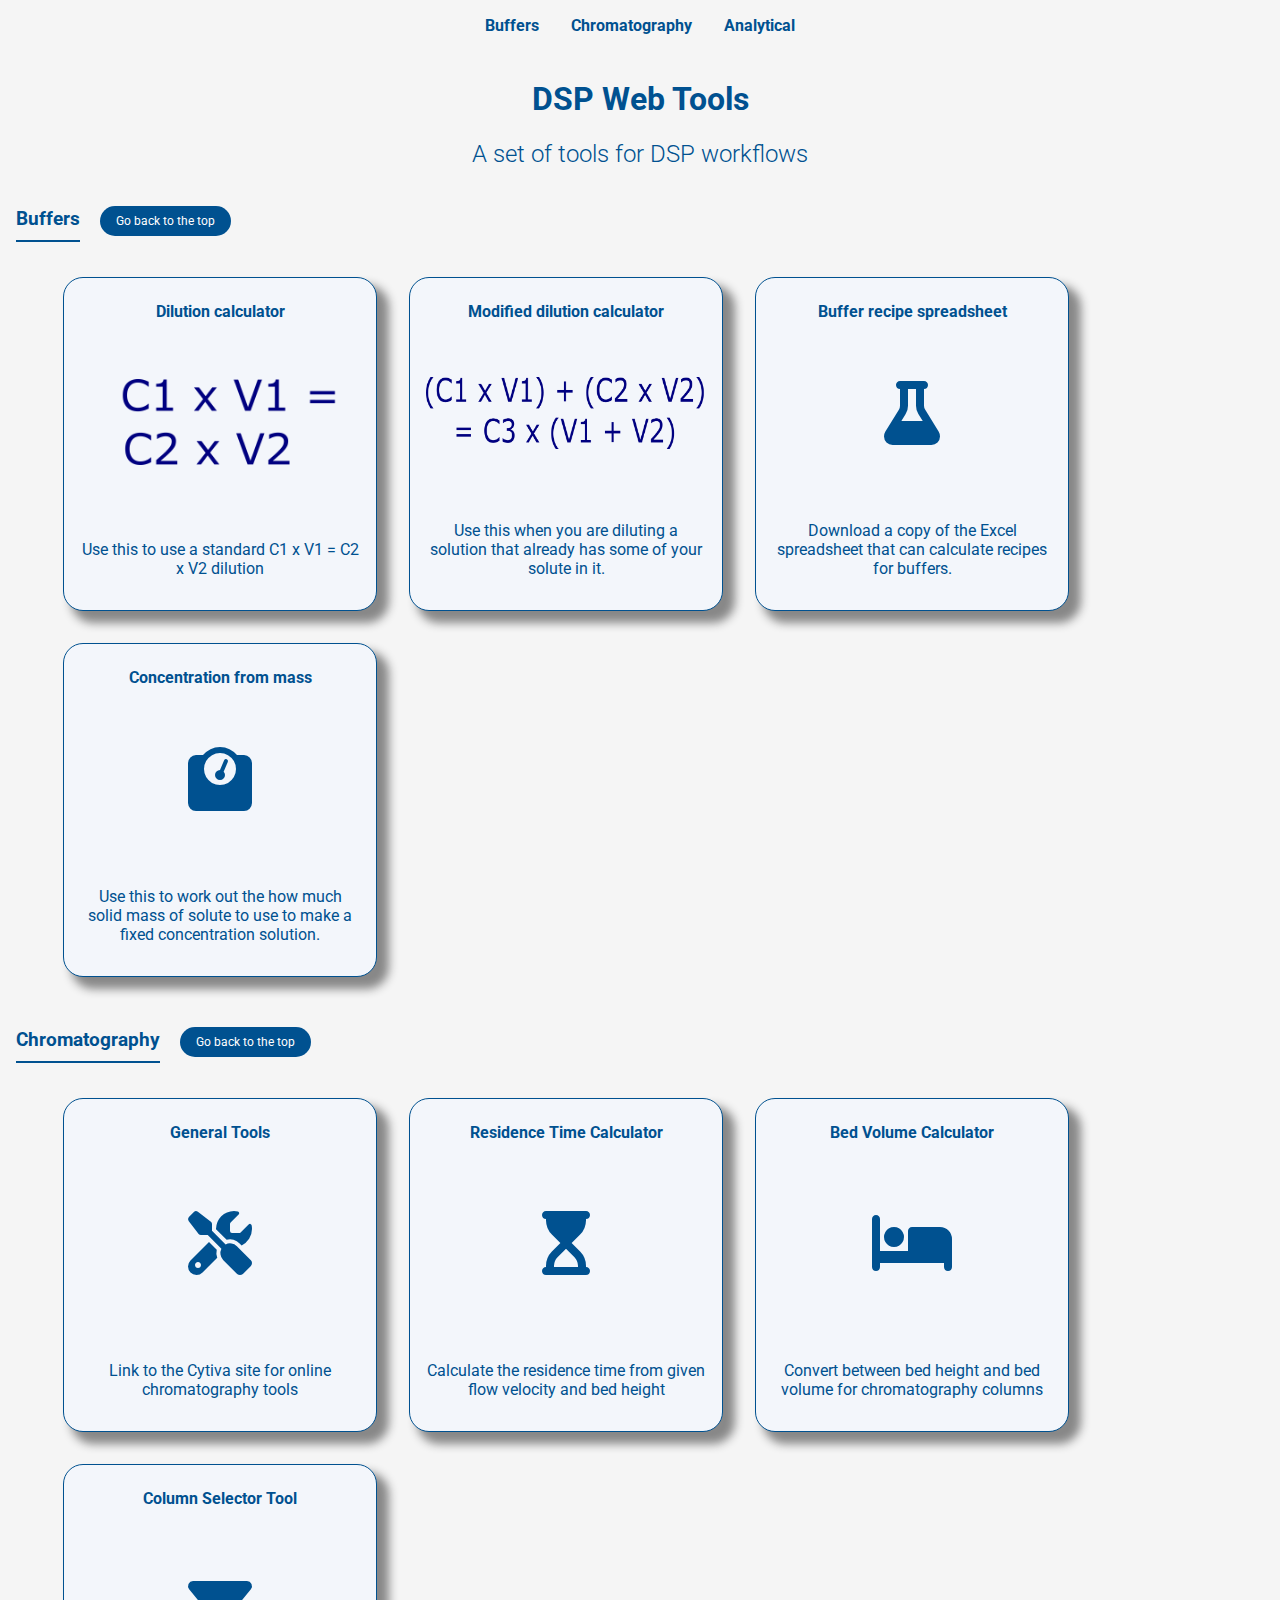
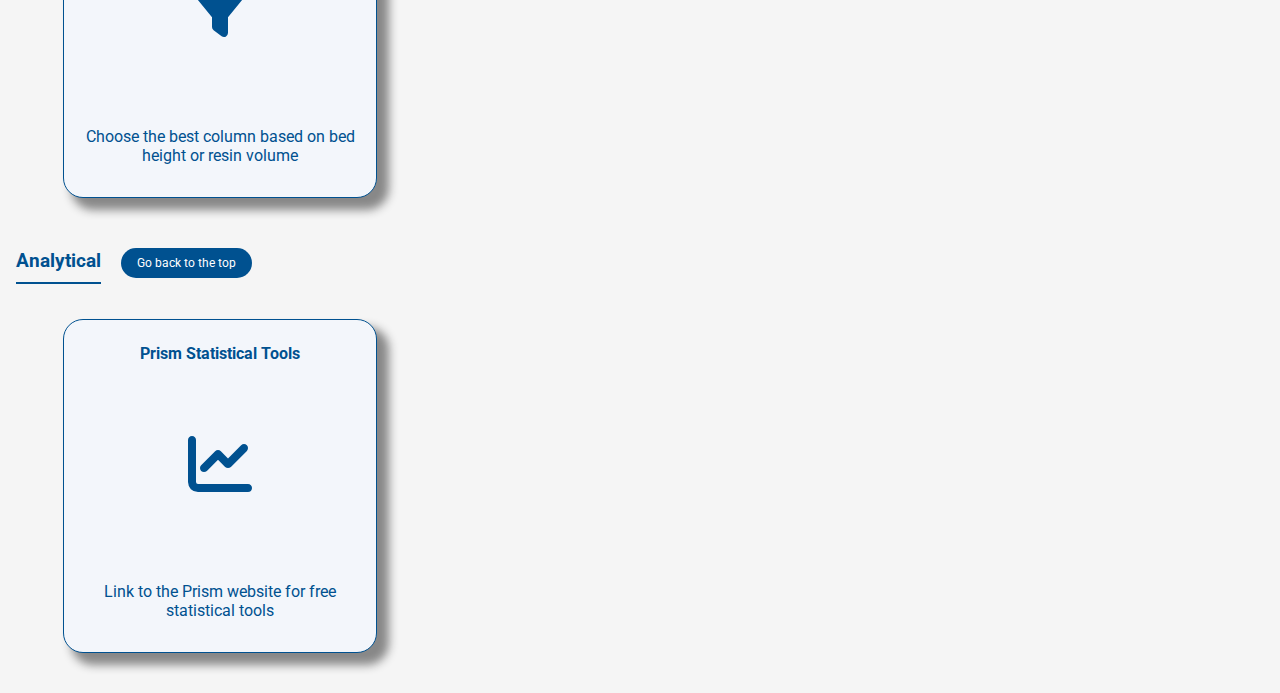
==== index.html @ 7a247058 "add bed volume calc" ====
<!DOCTYPE html>
<html lang="en">

    <head>
        <meta charset="UTF-8">
        <meta name="viewport" content="width=device-width, initial-scale=1.0">
        <title>DSP Tools</title>
        <link rel="preconnect" href="https://fonts.googleapis.com">
        <link rel="preconnect" href="https://fonts.gstatic.com" crossorigin>
        <link rel="stylesheet" href="https://cdnjs.cloudflare.com/ajax/libs/font-awesome/6.4.2/css/all.min.css">
        <link href="https://fonts.googleapis.com/css2?family=Roboto:wght@100;300;400;700&display=swap" rel="stylesheet">
        <link rel="stylesheet" href="./styles/style.css">
    </head>

    <body>
        <nav class="nav" id="nav">
            <a href="#buffers">Buffers</a>
            <a href="#chromatography">Chromatography</a>
            <a href="#analytical">Analytical</a>
        </nav>

        <main class="main" id="main">
            <header class="main-header">
                <h1>DSP Web Tools</h1>
                <h2>A set of tools for DSP workflows</h2>
            </header>

            <!-- Buffer section -->
            <section class="topic-section">
                <div class="topic-section-header">
                    <h3 class="topic-header" id="buffers">Buffers</h3>
                    <a href="#nav" class="go-up">Go back to the top</a>
                </div>
                <div class="cards-container">
                    <a href="./sub_pages/01_buffers/01_c1v1_dilution/c1_v1.html" target="_blank" class="card-link">
                        <div class="card">

                            <h4 class="card-header">Dilution calculator</h4>
                            <img src="./styles/images/c1v1_blue.png" alt="" class="card-image" id="c1v1_image">

                            <p class="card-description">Use this to use a standard C1 x V1 = C2 x V2 dilution</p>

                        </div>
                    </a>
                    <a href="./sub_pages/01_buffers/02_modified_buffer_calc/mod_buffer_calc.html" target="_blank"
                        class="card-link">
                        <div class="card">
                            <h4 class="card-header">Modified dilution calculator</h4>
                            <img src="./styles/images/mod_c1.png" alt="" class="card-image" id="mod_c1_image">

                            <p class="card-description">Use this when you are diluting a solution that already has some
                                of
                                your solute in it.</p>

                        </div>
                    </a>
                    <a href="./sub_pages/01_buffers/03_buffer_recipe/BufferCalc_v3.xlsm" download class="card-link">
                        <div class="card">
                            <h4 class="card-header">Buffer recipe spreadsheet</h4>
                            <i class="fa-solid fa-flask card-icon fa-2xl"></i>
                            <p class="card-description">Download a copy of the Excel spreadsheet that can calculate
                                recipes for buffers.

                            </p>

                        </div>
                    </a>

                    <a href="./sub_pages/01_buffers/04_buffer_conc_mass/buffer_mass.html" target="_blank"
                        class="card-link">
                        <div class="card">
                            <h4 class="card-header">Concentration from mass</h4>
                            <i class="fa-solid fa-weight-scale card-icon fa-2xl"></i>
                            <p class="card-description">
                                Use this to work out the how much solid mass of solute to use to make a fixed
                                concentration solution.

                            </p>

                        </div>
                    </a>

                </div>
            </section>

            <!-- Chromatography section -->
            <section class="topic-section">
                <h3 class="topic-header" id="chromatography">Chromatography</h3>
                <a href="#nav" class="go-up">Go back to the top</a>
                <div class="cards-container">
                    <a href="https://www.cytivalifesciences.com/en/us/support/online-tools/chromatography"
                        target="_blank" class="card-link">
                        <div class="card">

                            <h4 class="card-header">General Tools</h4>
                            <i class="fa-solid fa-screwdriver-wrench card-icon fa-2xl"></i>

                            <p class="card-description">Link to the Cytiva site for online chromatography tools</p>


                        </div>
                    </a>

                    <!-- Residence time calculator -->
                    <a href="./sub_pages/02_chromatography/01_residence_time/res_time_calc.html" target="_blank"
                        class="card-link">
                        <div class="card">

                            <h4 class="card-header">Residence Time Calculator</h4>
                            <i class="fa-solid fa-hourglass-start card-icon fa-2xl"></i>

                            <p class="card-description">Calculate the residence time from given flow velocity and bed
                                height</p>

                        </div>
                    </a>

                    <!-- Bed volume calculator -->
                    <a href="./sub_pages/02_chromatography/03_bed_volume/bed_vol_calc.html" target="_blank"
                        class="card-link">
                        <div class="card">

                            <h4 class="card-header">Bed Volume Calculator</h4>
                            <i class="fa-solid fa-bed card-icon fa-2xl"></i>

                            <p class="card-description">Convert between bed height and bed volume for chromatography
                                columns</p>

                        </div>
                    </a>

                    <!-- Column chooser -->
                    <a href="./sub_pages/02_chromatography/02_column_chooser/column_selector.html" target="_blank"
                        class="card-link">
                        <div class="card">

                            <h4 class="card-header">Column Selector Tool</h4>
                            <i class="fa-solid fa-filter card-icon fa-2xl"></i>

                            <p class="card-description">Choose the best column based on bed height or resin volume
                            </p>

                        </div>
                    </a>
                </div>
            </section>

            <!-- Analytical section -->
            <section class="topic-section">
                <h3 class="topic-header" id="analytical">Analytical</h3>
                <a href="#nav" class="go-up">Go back to the top</a>

                <div class="cards-container">
                    <a href="https://prismtc.co.uk/resources/free-tools" target="_blank" class="card-link">
                        <div class="card">

                            <h4 class="card-header">Prism Statistical Tools</h4>
                            <i class="fa-solid fa-chart-line card-icon fa-2xl"></i>

                            <p class="card-description">Link to the Prism website for free statistical tools</p>


                        </div>
                    </a>

                </div>
            </section>

        </main>


    </body>

</html>
---- styles/style.css ----
:root {
    --primary-color: #005190;
    --background-color: #f3f6fb;
}


html {

    scroll-behavior: smooth;

}

body {
    margin: 0;
    padding: 0;
    box-sizing: border-box;
    font-family: 'Roboto', sans-serif;
    color: var(--primary-color);
    background-color: #f5f5f5;
}

a {
    text-decoration: none;
}

/* navbar section */

.nav {
    /* border: 1px solid black; */
    padding: 0 16px;
    max-width: 1100px;
    margin: 0 auto;
    display: flex;
    flex-wrap: wrap;
    justify-content: center;
}

.nav a {
    padding: 1em;
    font-weight: bold;
    color: var(--primary-color);
}

.nav a:hover {
    background-color: var(--background-color);
}

/* main section */

.main {
    padding: 0.5rem 1rem;
}

.main .main-header {
    text-align: center;
}

.main .main-header h2 {
    font-size: 1.5rem;
    font-weight: 300;
}

/* topic styling */

.topic-section {
    margin: 1rem 0;
}

.topic-section .topic-section-header {
    width: 100%;
}

.topic-section .topic-header {
    display: inline-block;
    padding: 0 0 0.5em;
    border-bottom: 2px solid var(--primary-color);
    font-size: 1.2rem;
}

.topic-section .go-up {
    color: #ffffff;
    font-size: 0.75rem;
    margin: 0 0 0 1rem;
    padding: 0.5rem 1rem;
    background-color: var(--primary-color);
    border-radius: 20px;
    display: inline-block;
}

.topic-section .go-up:hover {
    opacity: 0.9;
}

/* cards styling */
.topic-section .cards-container {
    max-width: 95%;
    margin: 0 auto;
    display: flex;
    flex-wrap: wrap;
    /* justify-content: space-between; */


}

.cards-container .card-link {
    color: var(--primary-color);
    transition: transform 0.2s linear;
    display: flex;


}

.cards-container .card-link:hover {
    cursor: pointer;
    transform: scale(1.02);
}

.cards-container .card {
    margin: 1rem;
    width: 280px;
    min-height: 300px;
    padding: 1em;
    border: 1px solid var(--primary-color);
    border-radius: 20px;
    box-shadow: 10px 10px 10px 2px #888888;


    background-color: #f3f6fb;
    display: flex;
    flex-direction: column;
    justify-content: space-between;
    align-items: center;
    text-align: center;
}



.cards-container .card .card-header {
    margin: 0.5rem 0 0;

}

.cards-container .card .card-image {
    width: 100%;
    text-align: center;
    margin: 1rem 0;
}

.cards-container .card .flexible {
    flex-grow: 1;
}

.cards-container .card #c1v1_image {
    transform: translateX(-20px);

}

/* .cards-container .card #mod_c1_image {
    transform: translate(-10px);
} */

/* card icons */
.cards-container .card .card-icon {
    font-size: 4rem;
}

/* media queries */

@media only screen and (max-width: 600px) {
    .main {
        padding: 0.5rem 0.1rem;
    }

    .topic-section .cards-container {
        width: 100%;
        margin: 0 auto;
        display: flex;
        flex-direction: column;
        justify-content: center;
        align-items: center;
    }

    .topic-section .topic-header {
        margin-left: 10px;
    }

    .cards-container .card {
        margin: 0.75rem 0;
        width: 100%;
        max-width: 260px;
    }


}
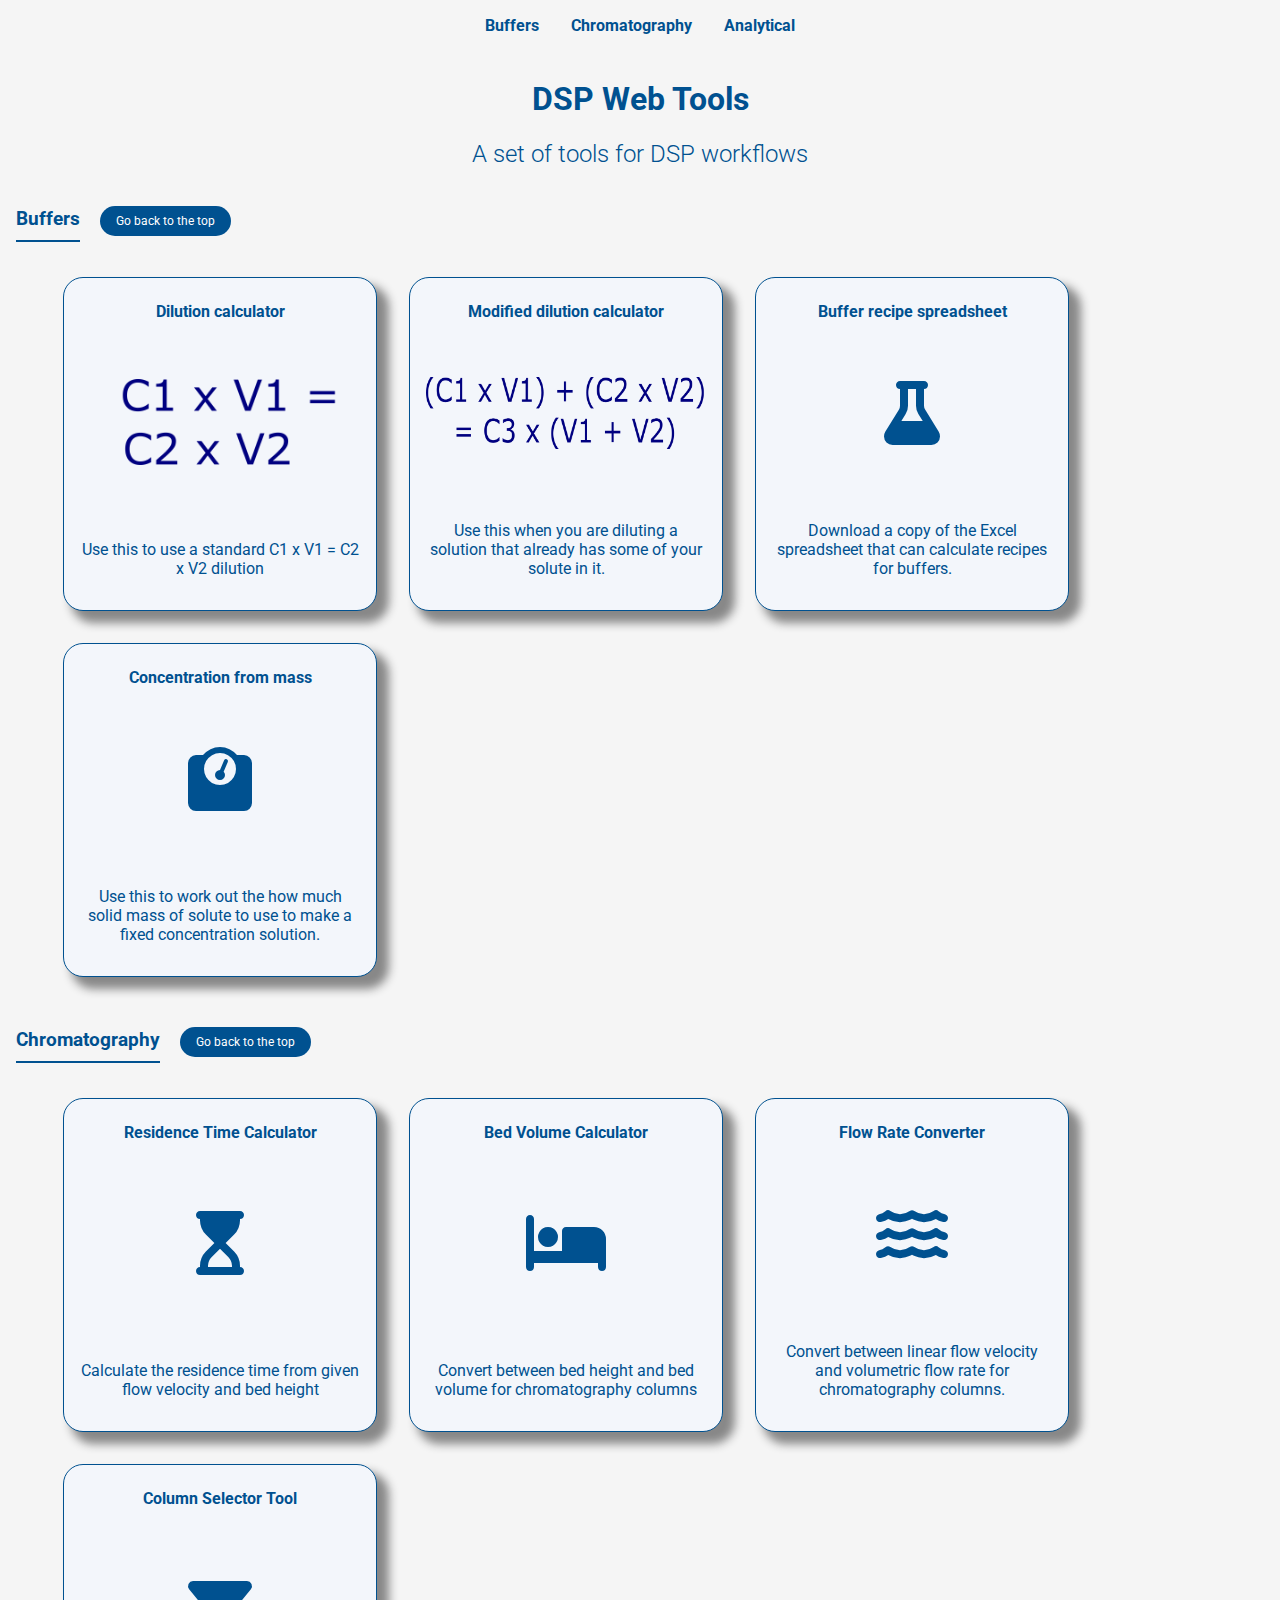
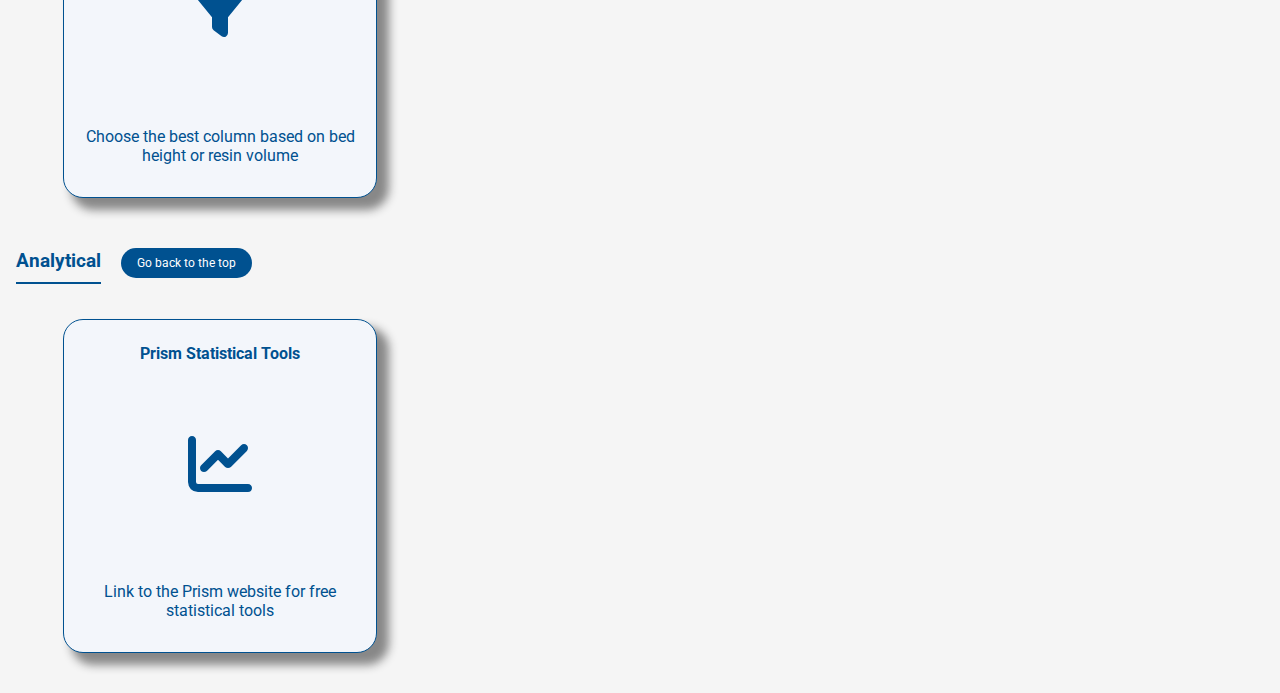
==== commit 1525e08c: "flow rate calculator" ====
--- a/index.html
+++ b/index.html
@@ -88,7 +88,7 @@
                 <h3 class="topic-header" id="chromatography">Chromatography</h3>
                 <a href="#nav" class="go-up">Go back to the top</a>
                 <div class="cards-container">
-                    <a href="https://www.cytivalifesciences.com/en/us/support/online-tools/chromatography"
+                    <!-- <a href="https://www.cytivalifesciences.com/en/us/support/online-tools/chromatography"
                         target="_blank" class="card-link">
                         <div class="card">
 
@@ -99,7 +99,7 @@
 
 
                         </div>
-                    </a>
+                    </a> -->
 
                     <!-- Residence time calculator -->
                     <a href="./sub_pages/02_chromatography/01_residence_time/res_time_calc.html" target="_blank"
@@ -125,6 +125,20 @@
 
                             <p class="card-description">Convert between bed height and bed volume for chromatography
                                 columns</p>
+
+                        </div>
+                    </a>
+
+                    <!-- flow rate converter -->
+                    <a href="./sub_pages/02_chromatography/04_flow_rate_converter/flow_rate.html" target="_blank"
+                        class="card-link">
+                        <div class="card">
+
+                            <h4 class="card-header">Flow Rate Converter</h4>
+                            <i class="fa-solid fa-water card-icon fa-2xl"></i>
+
+                            <p class="card-description">Convert between linear flow velocity and volumetric flow rate
+                                for chromatography columns.</p>
 
                         </div>
                     </a>
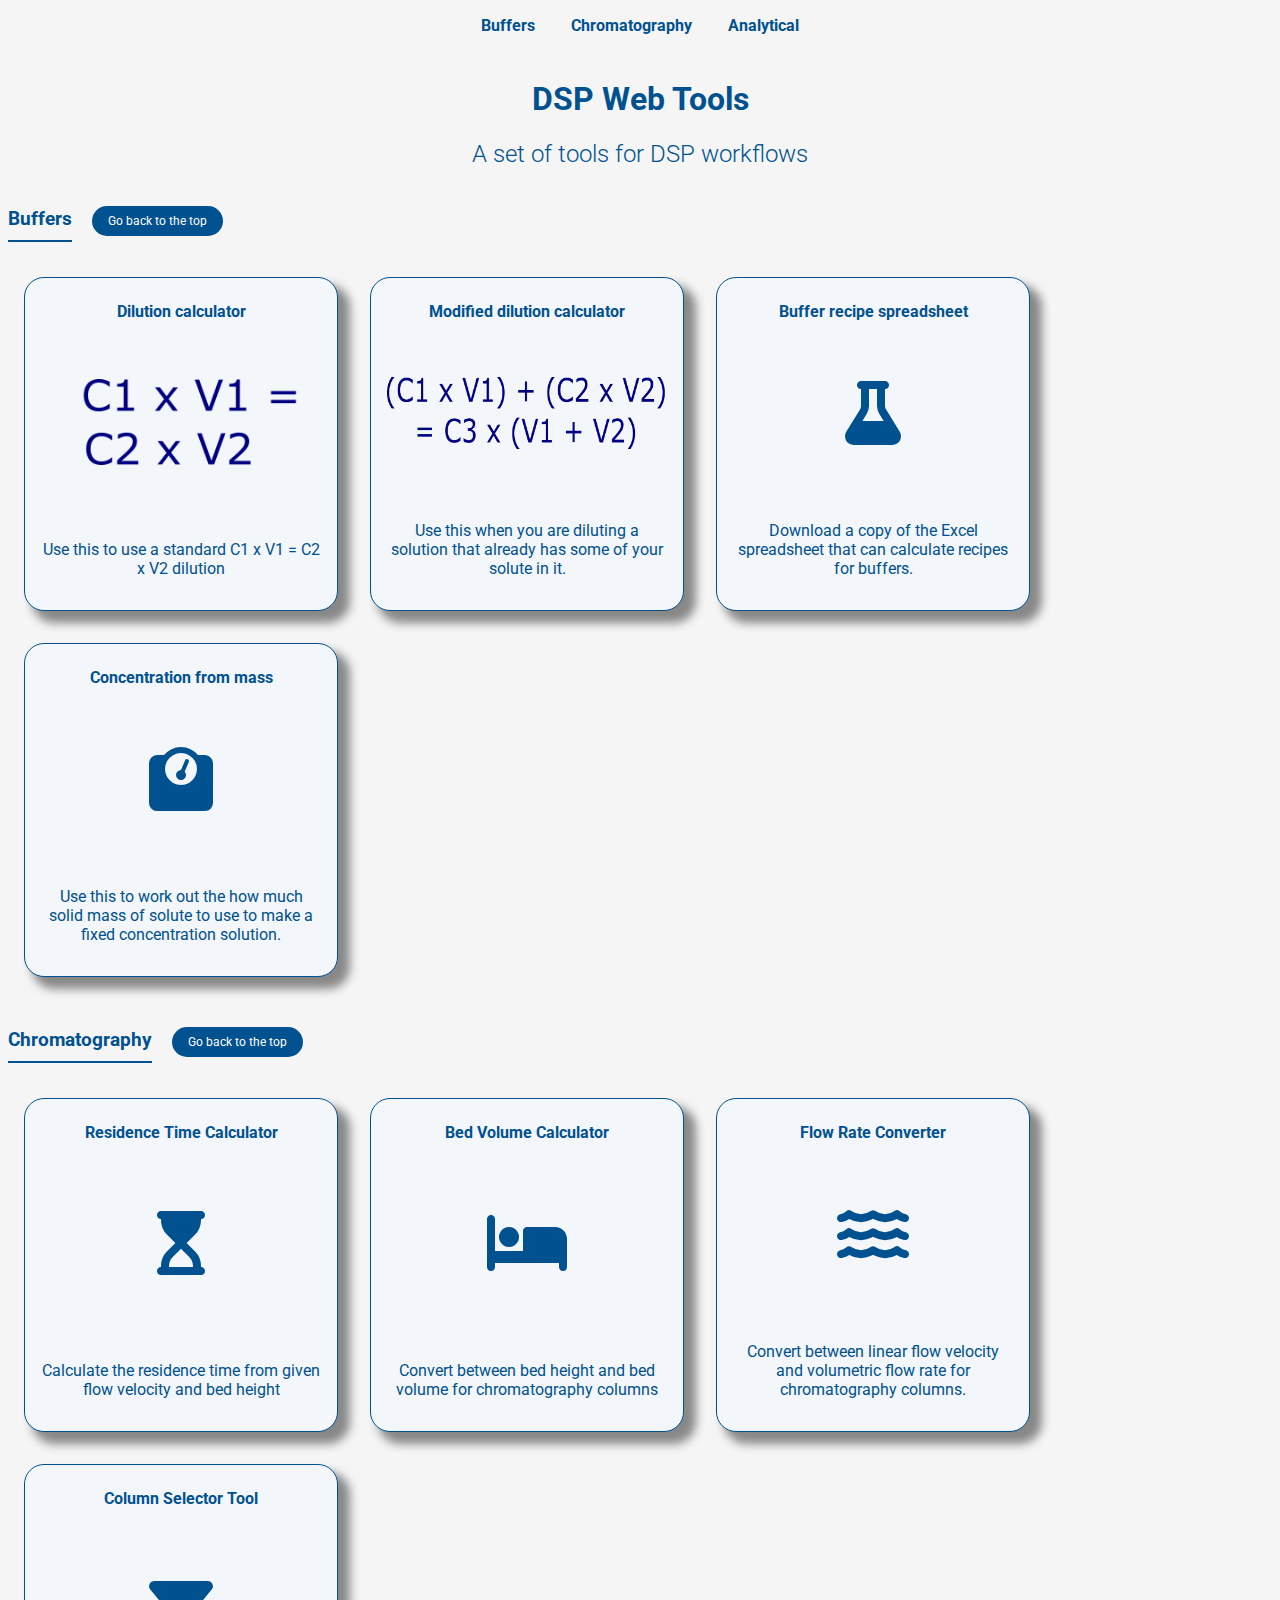
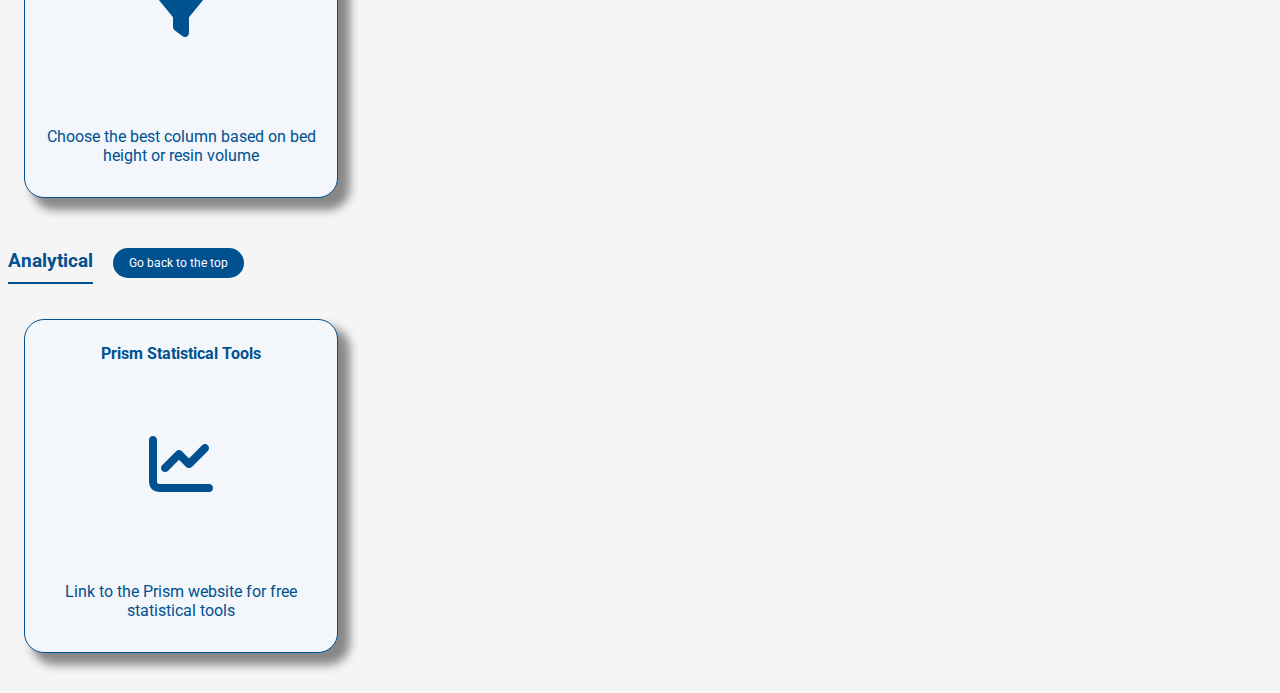
==== commit 73e6c79a: "add navbar mobile" ====
--- a/index.html
+++ b/index.html
@@ -14,9 +14,26 @@
 
     <body>
         <nav class="nav" id="nav">
-            <a href="#buffers">Buffers</a>
-            <a href="#chromatography">Chromatography</a>
-            <a href="#analytical">Analytical</a>
+
+            <div class="nav-links">
+                <a href="#buffers">Buffers</a>
+                <a href="#chromatography">Chromatography</a>
+                <a href="#analytical">Analytical</a>
+            </div>
+
+            <div class="hamburger">
+                <div class="bar bar-1"></div>
+                <div class="bar bar-2"></div>
+                <div class="bar bar-3"></div>
+            </div>
+        </nav>
+
+        <nav class="mobile-nav">
+            <div class="nav-links">
+                <a href="#buffers">Buffers</a>
+                <a href="#chromatography">Chromatography</a>
+                <a href="#analytical">Analytical</a>
+            </div>
         </nav>
 
         <main class="main" id="main">
@@ -182,6 +199,7 @@
 
         </main>
 
+        <script src="app.js"></script>
 
     </body>
 
--- a/styles/style.css
+++ b/styles/style.css
@@ -27,28 +27,77 @@
 
 .nav {
     /* border: 1px solid black; */
-    padding: 0 16px;
+    padding: 16px;
     max-width: 1100px;
     margin: 0 auto;
     display: flex;
     flex-wrap: wrap;
     justify-content: center;
-}
-
-.nav a {
-    padding: 1em;
+    align-items: center;
+}
+
+.nav .nav-links a,
+.mobile-nav a {
+    padding: 0 1em;
     font-weight: bold;
     color: var(--primary-color);
 }
 
-.nav a:hover {
+.nav .nav-links a:hover,
+.mobile-nav .nav-links a:hover {
     background-color: var(--background-color);
+    border-bottom: 1px solid var(--primary-color);
+}
+
+
+/* mobile nav */
+.mobile-nav {
+    width: 70%;
+    display: none;
+    margin: 0 auto;
+
+}
+
+.mobile-nav .nav-links {
+    display: flex;
+    flex-direction: column;
+    align-items: center;
+    justify-content: center;
+
+}
+
+.mobile-nav .nav-links a {
+    display: inline-block;
+    margin: 0.5rem auto;
+    padding: 0.5rem;
+
+}
+
+/* hamburger section */
+
+.nav .hamburger {
+    height: 50px;
+    width: 50px;
+    display: none;
+    margin-top: 16px;
+}
+
+.nav .hamburger:hover {
+    cursor: pointer;
+}
+
+.nav .hamburger .bar {
+    background-color: var(--primary-color);
+    height: 4px;
+    width: 36px;
+    margin: 3px;
+    border-radius: 10px;
 }
 
 /* main section */
 
 .main {
-    padding: 0.5rem 1rem;
+    padding: 0.5rem;
 }
 
 .main .main-header {
@@ -93,7 +142,7 @@
 
 /* cards styling */
 .topic-section .cards-container {
-    max-width: 95%;
+    max-width: 100%;
     margin: 0 auto;
     display: flex;
     flex-wrap: wrap;
@@ -171,6 +220,23 @@
         padding: 0.5rem 0.1rem;
     }
 
+
+    /* navbar and hamburger */
+    .nav .nav-links {
+        display: none;
+    }
+
+    .nav .hamburger {
+        display: flex;
+        flex-direction: column;
+        align-items: center;
+        justify-content: center;
+    }
+
+
+
+
+
     .topic-section .cards-container {
         width: 100%;
         margin: 0 auto;
@@ -191,4 +257,57 @@
     }
 
 
+}
+
+/* keyframe ainimations */
+
+.animateBar1 {
+    animation: moveBar1 0.25s;
+    animation-fill-mode: forwards;
+}
+
+.animateBar2 {
+    animation: fadeBar2 0.25s;
+    animation-fill-mode: forwards;
+}
+
+.animateBar3 {
+    animation: moveBar3 0.25s;
+    animation-fill-mode: forwards;
+}
+
+@keyframes fadeBar2 {
+    from {
+        transform: scaleX(1);
+        opacity: 1;
+    }
+
+    to {
+        transform: scale(0);
+        opacity: 0;
+    }
+}
+
+@keyframes moveBar1 {
+    from {
+        transform: rotate(0);
+
+    }
+
+    to {
+        transform: rotate(45deg) translate(4px, 10px);
+
+    }
+}
+
+@keyframes moveBar3 {
+    from {
+        transform: rotate(0);
+
+    }
+
+    to {
+        transform: rotate(-45deg) translate(4px, -10px);
+
+    }
 }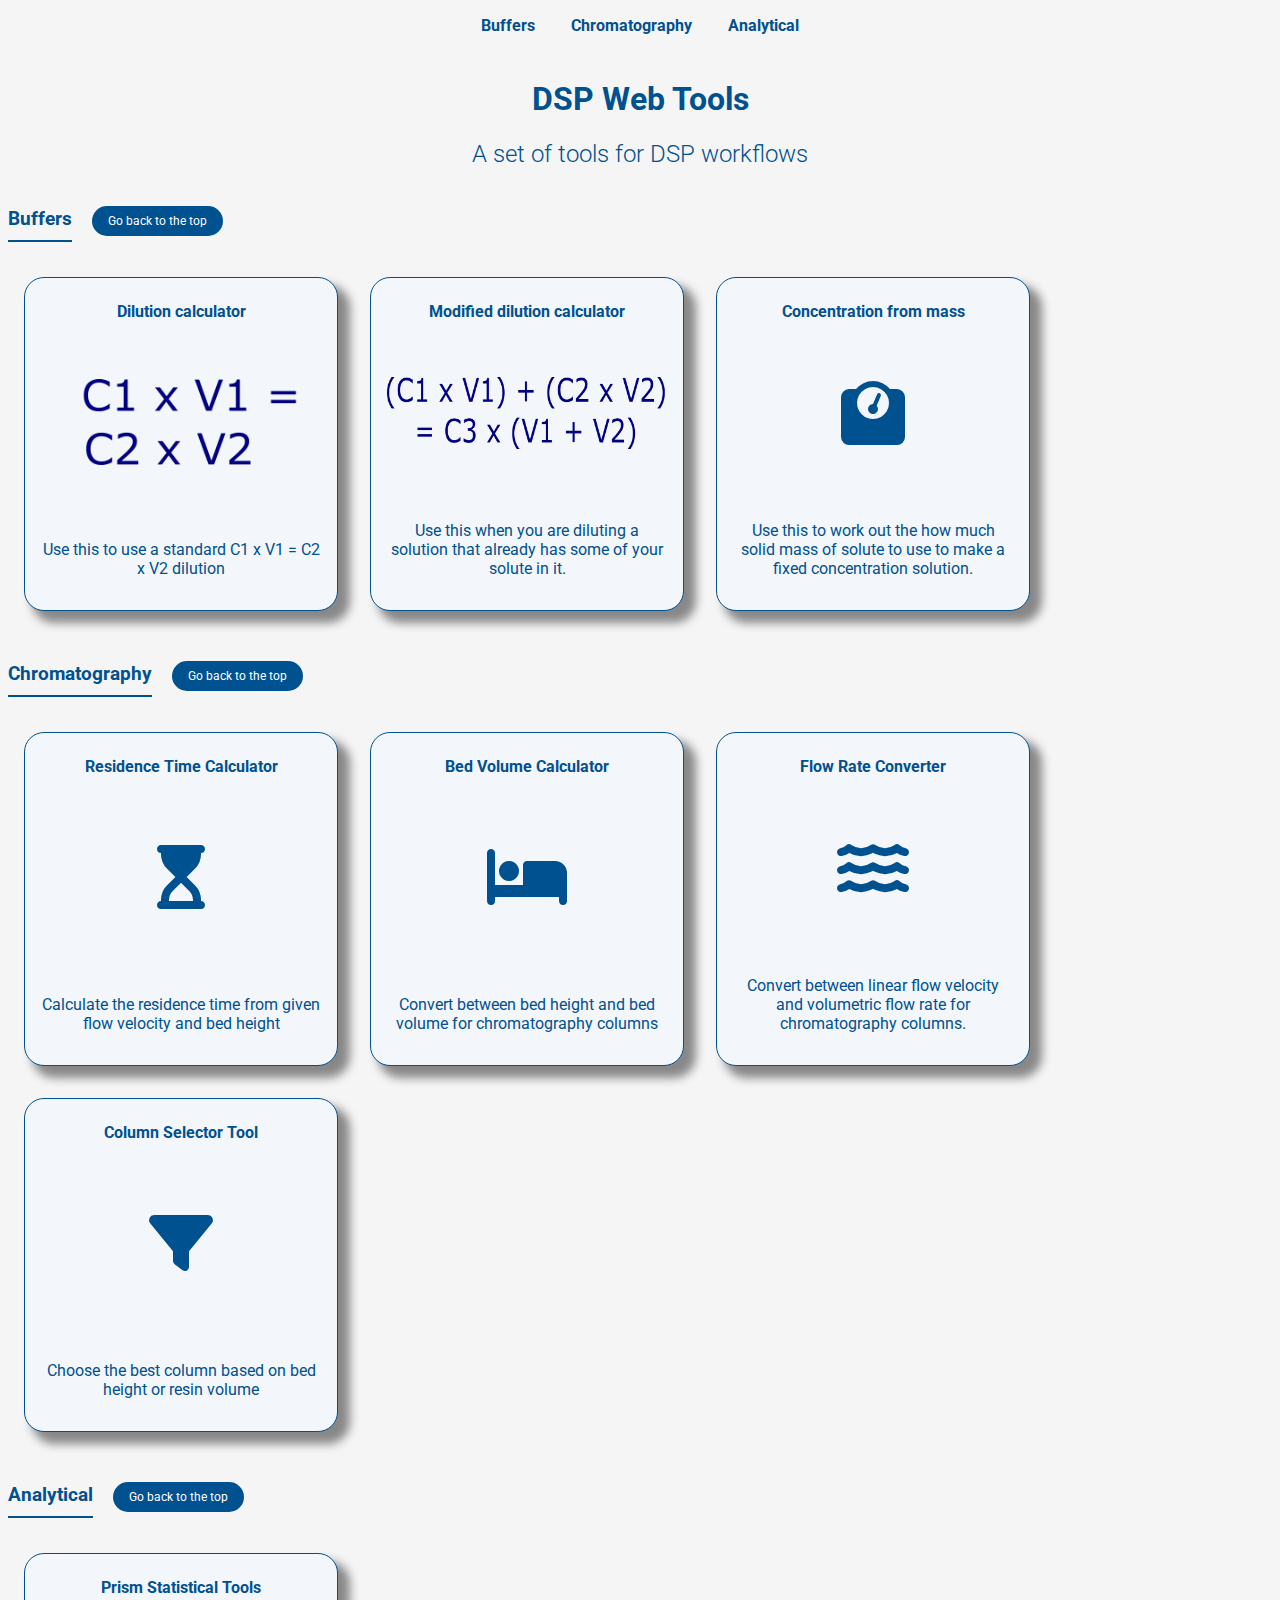
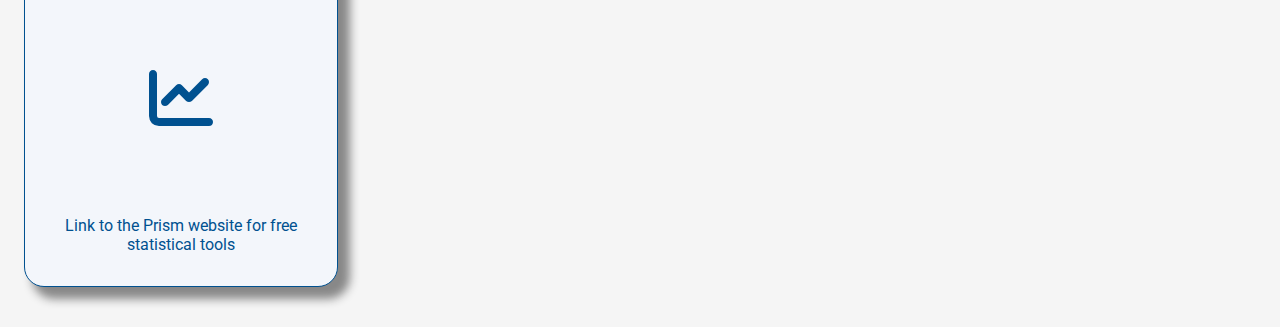
==== commit 1ba05859: "remove spreadsheet" ====
--- a/index.html
+++ b/index.html
@@ -71,7 +71,7 @@
 
                         </div>
                     </a>
-                    <a href="./sub_pages/01_buffers/03_buffer_recipe/BufferCalc_v3.xlsm" download class="card-link">
+                    <!-- <a href="./sub_pages/01_buffers/03_buffer_recipe/BufferCalc_v3.xlsm" download class="card-link">
                         <div class="card">
                             <h4 class="card-header">Buffer recipe spreadsheet</h4>
                             <i class="fa-solid fa-flask card-icon fa-2xl"></i>
@@ -81,7 +81,7 @@
                             </p>
 
                         </div>
-                    </a>
+                    </a> -->
 
                     <a href="./sub_pages/01_buffers/04_buffer_conc_mass/buffer_mass.html" target="_blank"
                         class="card-link">
--- a/styles/style.css
+++ b/styles/style.css
@@ -38,7 +38,7 @@
 
 .nav .nav-links a,
 .mobile-nav a {
-    padding: 0 1em;
+    padding: 0 1rem 0.5rem;
     font-weight: bold;
     color: var(--primary-color);
 }
@@ -222,9 +222,16 @@
 
 
     /* navbar and hamburger */
+
+    .nav {
+        justify-content: flex-end;
+    }
+
     .nav .nav-links {
         display: none;
     }
+
+
 
     .nav .hamburger {
         display: flex;
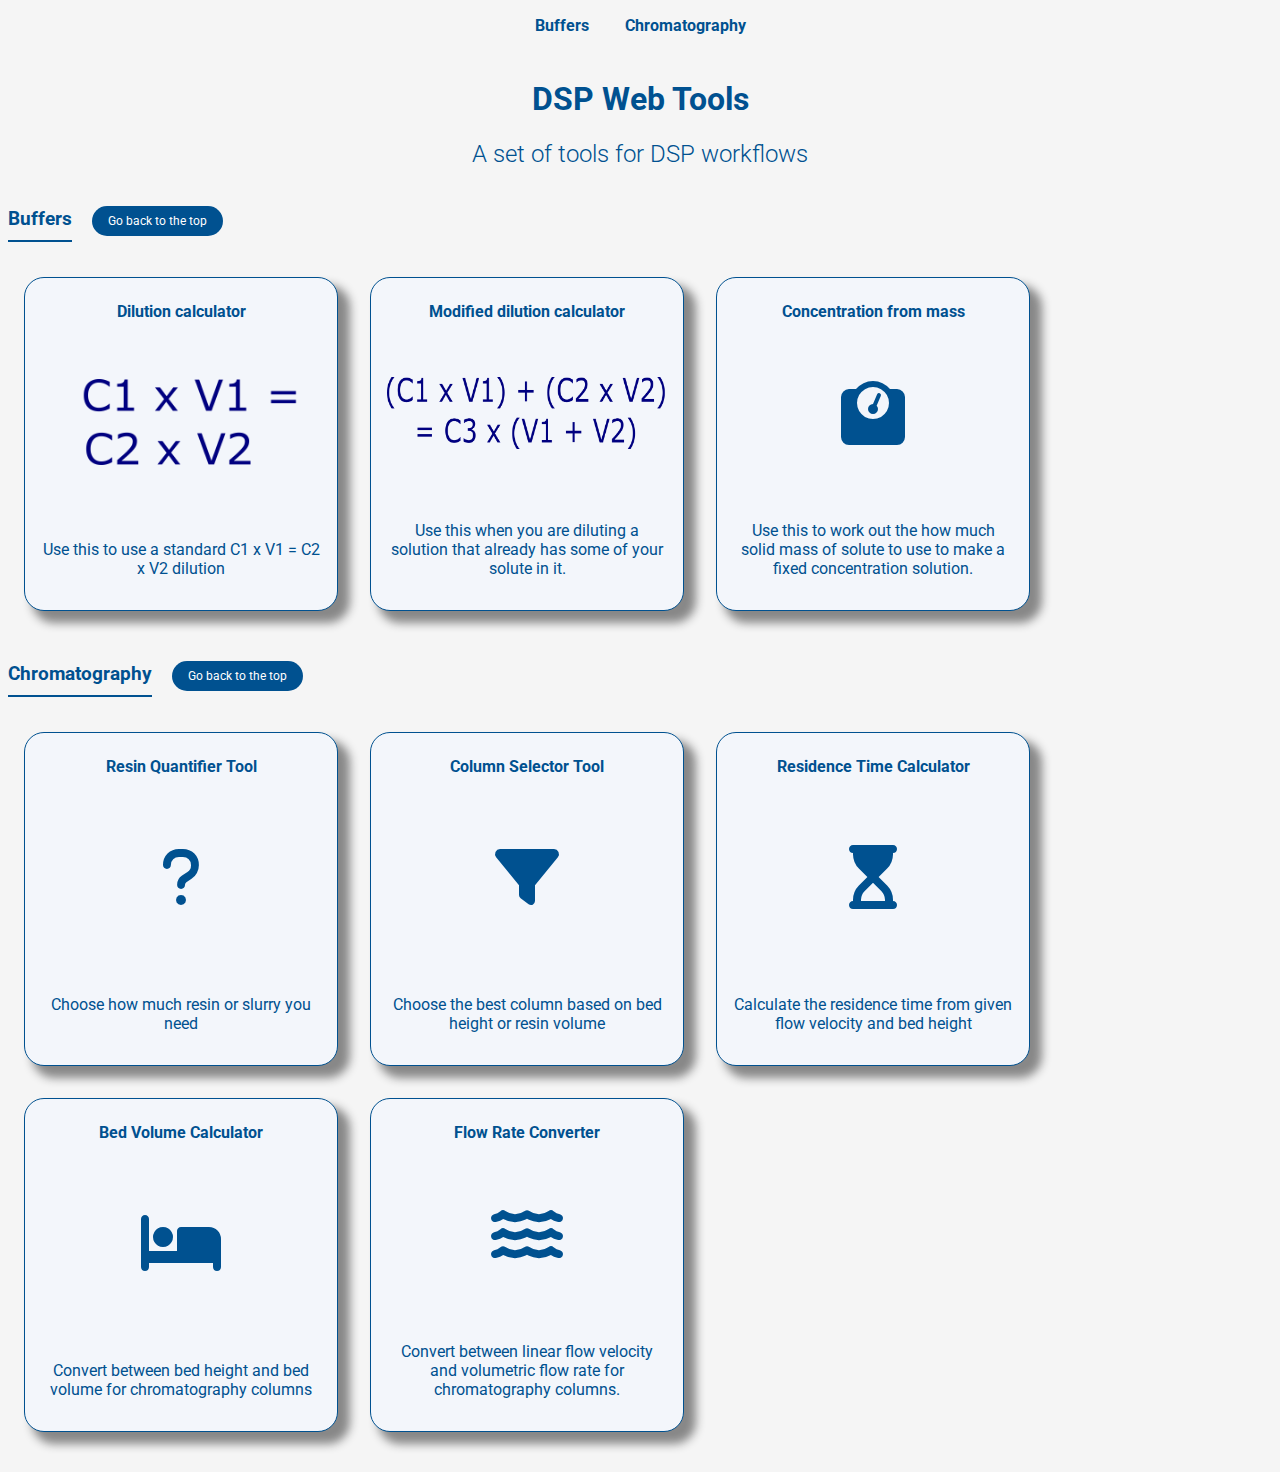
==== commit fbf9cb4a: "update page remove analytical add resin quant" ====
--- a/index.html
+++ b/index.html
@@ -18,7 +18,7 @@
             <div class="nav-links">
                 <a href="#buffers">Buffers</a>
                 <a href="#chromatography">Chromatography</a>
-                <a href="#analytical">Analytical</a>
+                <!-- <a href="#analytical">Analytical</a> -->
             </div>
 
             <div class="hamburger">
@@ -71,19 +71,9 @@
 
                         </div>
                     </a>
-                    <!-- <a href="./sub_pages/01_buffers/03_buffer_recipe/BufferCalc_v3.xlsm" download class="card-link">
-                        <div class="card">
-                            <h4 class="card-header">Buffer recipe spreadsheet</h4>
-                            <i class="fa-solid fa-flask card-icon fa-2xl"></i>
-                            <p class="card-description">Download a copy of the Excel spreadsheet that can calculate
-                                recipes for buffers.
-
-                            </p>
-
-                        </div>
-                    </a> -->
-
-                    <a href="./sub_pages/01_buffers/04_buffer_conc_mass/buffer_mass.html" target="_blank"
+
+
+                    <a href="./sub_pages/01_buffers/03_buffer_conc_mass/buffer_mass.html" target="_blank"
                         class="card-link">
                         <div class="card">
                             <h4 class="card-header">Concentration from mass</h4>
@@ -105,18 +95,34 @@
                 <h3 class="topic-header" id="chromatography">Chromatography</h3>
                 <a href="#nav" class="go-up">Go back to the top</a>
                 <div class="cards-container">
-                    <!-- <a href="https://www.cytivalifesciences.com/en/us/support/online-tools/chromatography"
-                        target="_blank" class="card-link">
-                        <div class="card">
-
-                            <h4 class="card-header">General Tools</h4>
-                            <i class="fa-solid fa-screwdriver-wrench card-icon fa-2xl"></i>
-
-                            <p class="card-description">Link to the Cytiva site for online chromatography tools</p>
-
-
-                        </div>
-                    </a> -->
+
+
+                    <!-- Resin Quantifier -->
+                    <a href="./sub_pages/02_chromatography/05_resin_quantifier/resin_quant.html" target="_blank"
+                        class="card-link">
+                        <div class="card">
+
+                            <h4 class="card-header">Resin Quantifier Tool</h4>
+                            <!-- <i class="fa-solid fa-filter card-icon fa-2xl"></i> -->
+                            <i class="fa-solid fa-question card-icon fa-2xl"></i>
+
+                            <p class="card-description">Choose how much resin or slurry you need
+                            </p>
+
+                        </div>
+                    </a>
+                    <a href="./sub_pages/02_chromatography/02_column_chooser/column_selector.html" target="_blank"
+                        class="card-link">
+                        <div class="card">
+
+                            <h4 class="card-header">Column Selector Tool</h4>
+                            <i class="fa-solid fa-filter card-icon fa-2xl"></i>
+
+                            <p class="card-description">Choose the best column based on bed height or resin volume
+                            </p>
+
+                        </div>
+                    </a>
 
                     <!-- Residence time calculator -->
                     <a href="./sub_pages/02_chromatography/01_residence_time/res_time_calc.html" target="_blank"
@@ -161,23 +167,12 @@
                     </a>
 
                     <!-- Column chooser -->
-                    <a href="./sub_pages/02_chromatography/02_column_chooser/column_selector.html" target="_blank"
-                        class="card-link">
-                        <div class="card">
-
-                            <h4 class="card-header">Column Selector Tool</h4>
-                            <i class="fa-solid fa-filter card-icon fa-2xl"></i>
-
-                            <p class="card-description">Choose the best column based on bed height or resin volume
-                            </p>
-
-                        </div>
-                    </a>
+
                 </div>
             </section>
 
             <!-- Analytical section -->
-            <section class="topic-section">
+            <!-- <section class="topic-section">
                 <h3 class="topic-header" id="analytical">Analytical</h3>
                 <a href="#nav" class="go-up">Go back to the top</a>
 
@@ -195,7 +190,7 @@
                     </a>
 
                 </div>
-            </section>
+            </section> -->
 
         </main>
 
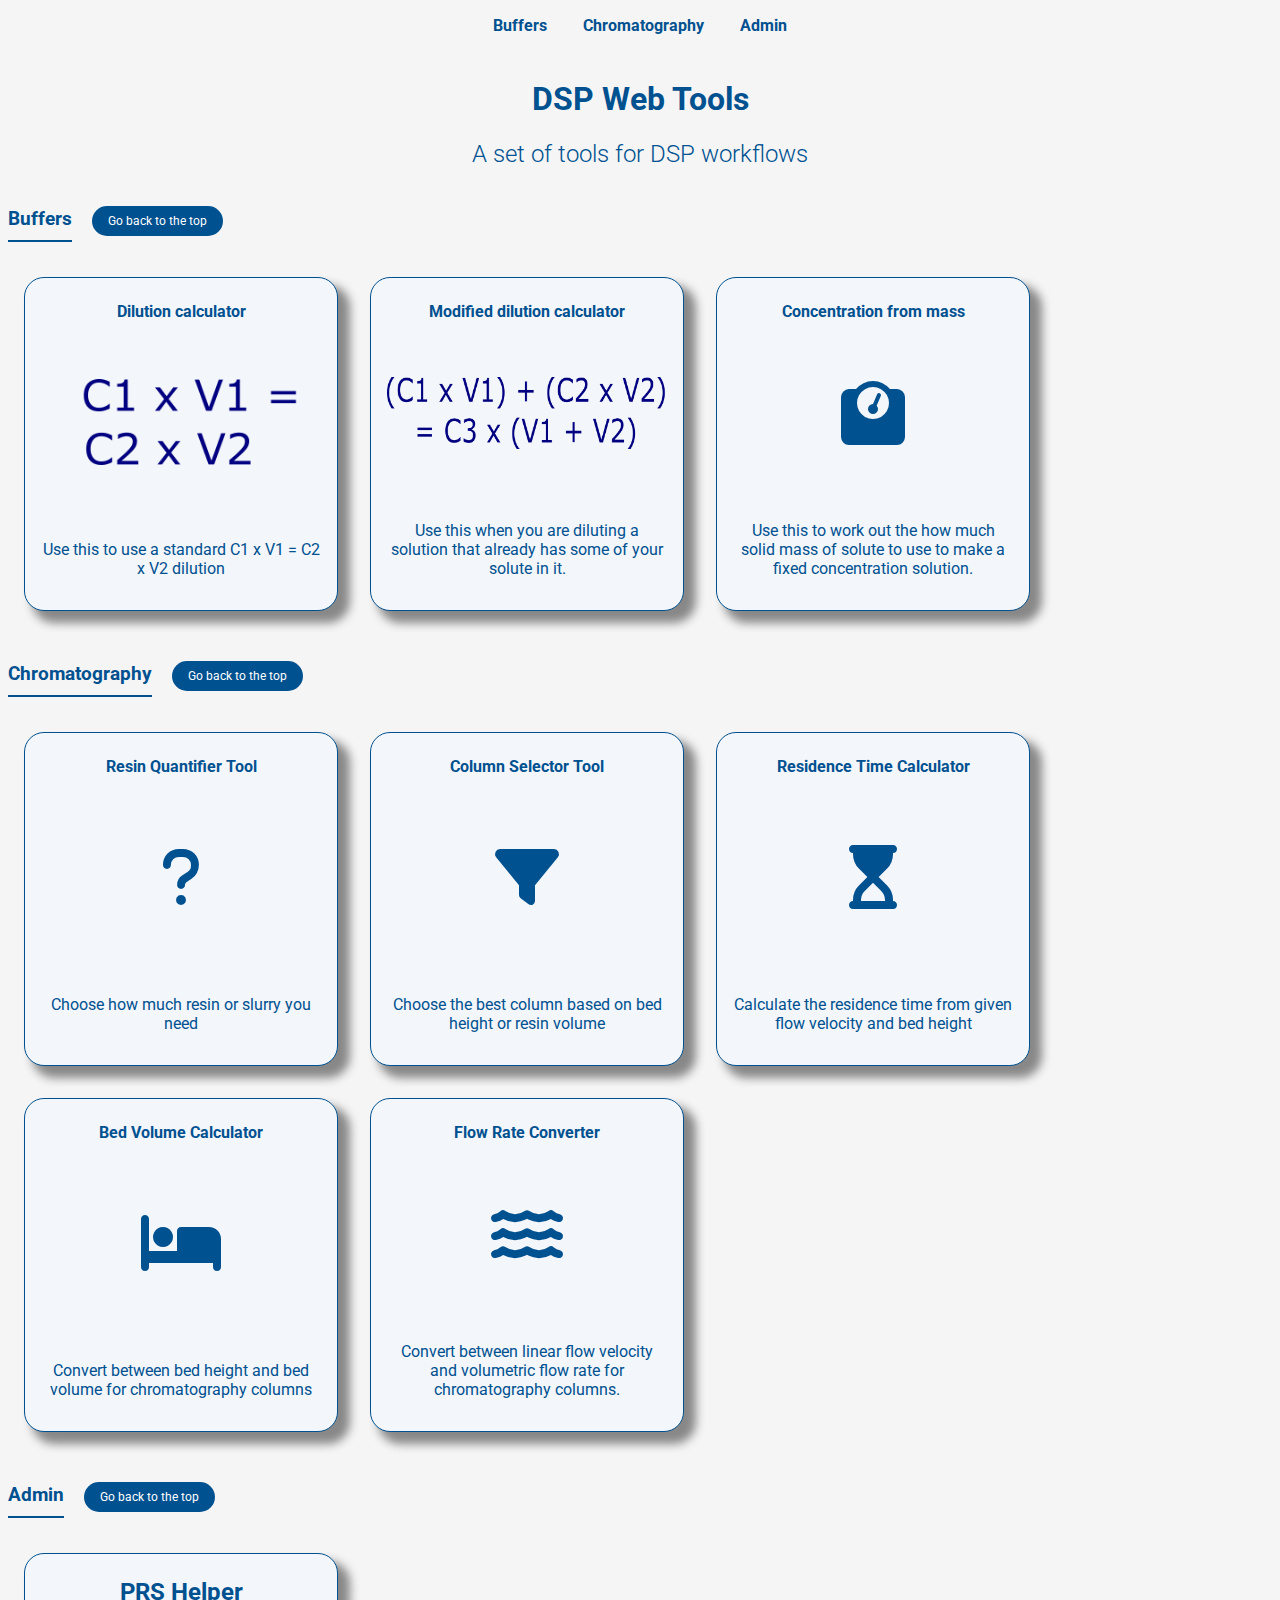
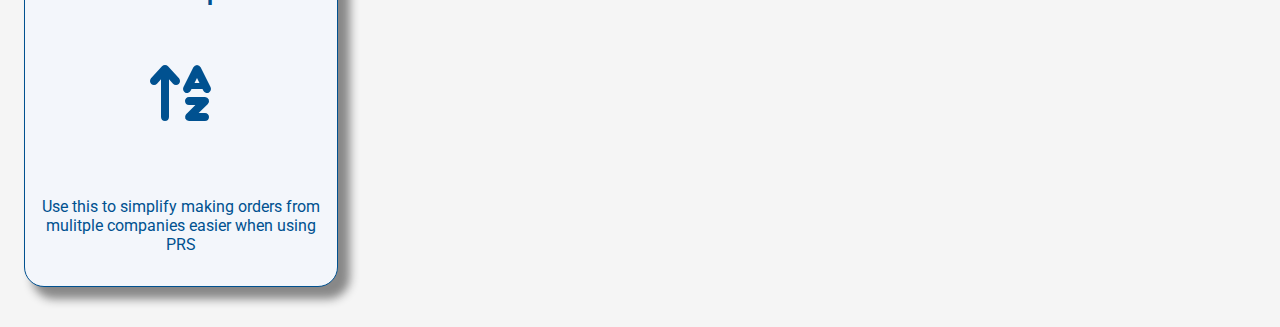
==== commit b445f94f: "add admin section and link" ====
--- a/index.html
+++ b/index.html
@@ -18,6 +18,7 @@
             <div class="nav-links">
                 <a href="#buffers">Buffers</a>
                 <a href="#chromatography">Chromatography</a>
+                <a href="#admin">Admin</a>
                 <!-- <a href="#analytical">Analytical</a> -->
             </div>
 
@@ -32,7 +33,8 @@
             <div class="nav-links">
                 <a href="#buffers">Buffers</a>
                 <a href="#chromatography">Chromatography</a>
-                <a href="#analytical">Analytical</a>
+                <a href="#admin">Admin</a>
+                <!-- <a href="#analytical">Analytical</a> -->
             </div>
         </nav>
 
@@ -192,6 +194,25 @@
                 </div>
             </section> -->
 
+            <!-- Admin section -->
+            <section class="topic-section">
+                <h3 class="topic-header" id="admin">Admin</h3>
+                <a href="#nav" class="go-up">Go back to the top</a>
+
+                <div class="cards-container">
+                    <a href="https://prs-helper.onrender.com/" class="card-link" target="_blank">
+                        <div class="card">
+                            <h2 class="card-header">PRS Helper</h2>
+                            <!-- <i class="fa-solid fa-chart-line card-icon fa-2xl"></i> -->
+                            <i class="fa-solid fa-arrow-up-a-z card-icon fa-2xl"></i>
+                            <p class="card-description">Use this to simplify making orders from mulitple companies
+                                easier
+                                when using PRS</p>
+                        </div>
+                    </a>
+                </div>
+            </section>
+
         </main>
 
         <script src="app.js"></script>
